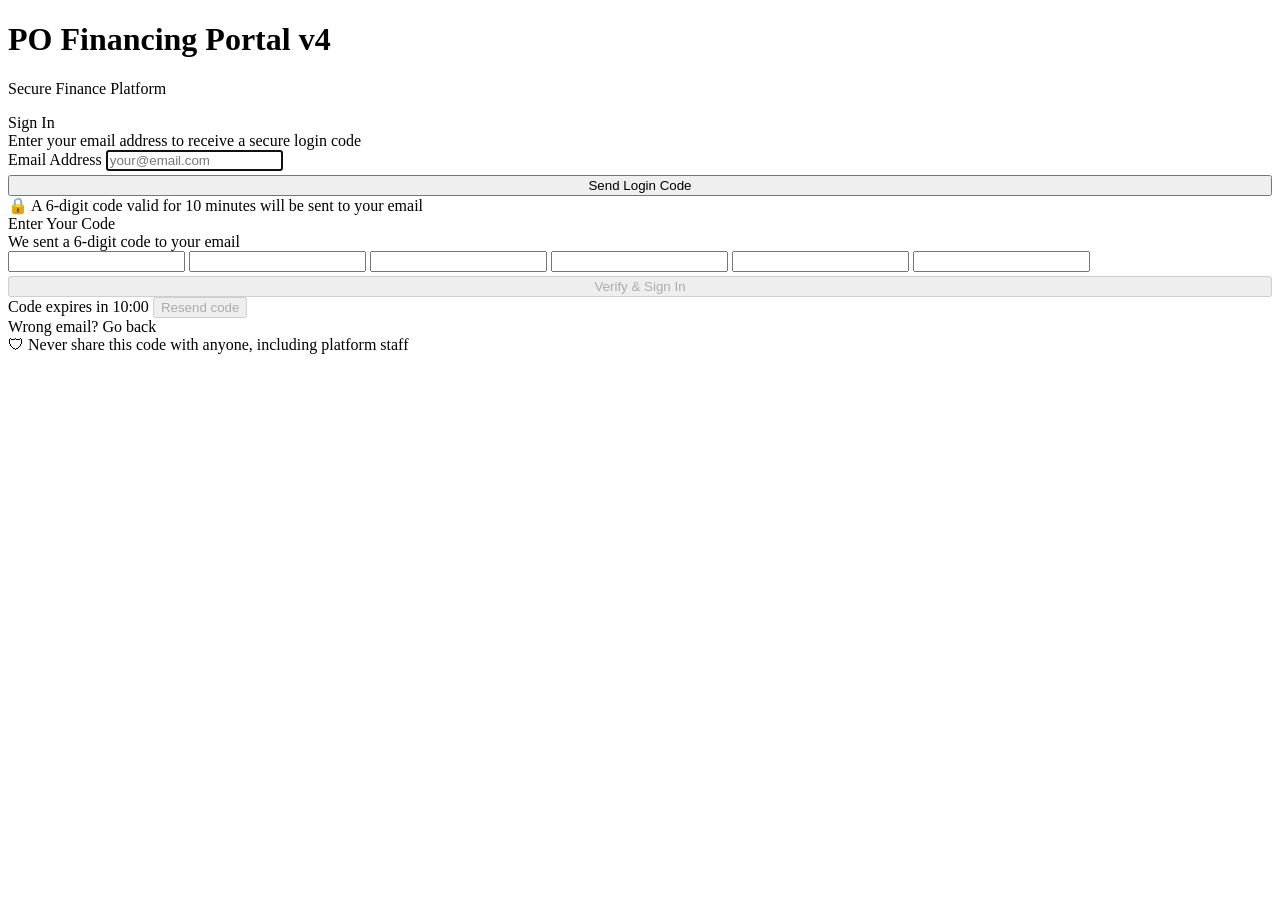
==== index.html @ f6f42998 "Add files via upload" ====
<!DOCTYPE html>
<!-- ============================================================
     index.html
     Version : 2.5
     Updated : 2026-04-17
     Changes :
       v2.2 -- Asset refs bumped to v=1.8; no POF_REQUIRE_AUTH on login page.
       v2.3 -- Fix I1: DOMContentLoaded now clears pof_ctx on every load.
       v2.4 -- Fix I2: SUPER_ADMIN redirected to /portals/admin.html.
       v2.5 -- Arctic Clarity: styles.css v1.9 + navbar.js v2.2.
               Login card uses new Cabinet Grotesk font, Arctic tokens.
               No HTML structure changes — all styling via styles.css.
     ============================================================ -->
<html>
<head>
  <meta charset="UTF-8">
  <meta name="viewport" content="width=device-width, initial-scale=1">
  <title>Login — PO Financing Portal v4</title>
  <link rel="stylesheet" href="/css/styles.css?v=1.9">
  <script src="/js/config.js?v=1.9"></script>
  <script src="/js/navbar.js?v=2.2"></script>
</head>
<body>
<script>
// Dynamic platform name injection from POF_CONFIG
document.addEventListener('DOMContentLoaded', function() {
  const name = window.POF_CONFIG && window.POF_CONFIG.PLATFORM_NAME;
  if (name) {
    document.querySelectorAll('.platform-name').forEach(el => el.textContent = name);
    document.querySelectorAll('.platform-currency').forEach(el => el.textContent = window.POF_CONFIG.CURRENCY || 'MYR');
    document.querySelectorAll('.platform-timezone').forEach(el => el.textContent = window.POF_CONFIG.TIMEZONE || '');
    document.title = document.title.replace('PO Financing Portal v4', name);
  }
});
</script>



<div class="login-wrap">
  <div class="login-card">
    <div class="login-logo">
      <h1><span class="platform-name">PO Financing Portal v4</span></h1>
      <p>Secure Finance Platform</p>
    </div>

    <!-- Step 1: Email -->
    <div id="step-email" class="step active">
      <div class="login-title">Sign In</div>
      <div class="login-sub">Enter your email address to receive a secure login code</div>
      <div id="err-email" class="err-msg"></div>
      <div class="form-group">
        <label class="form-label">Email Address</label>
        <input type="email" id="inp-email" class="form-control" placeholder="your@email.com"
               autocomplete="email" autofocus
               onkeydown="if(event.key==='Enter')doSendOtp()">
      </div>
      <button class="btn btn-primary" onclick="doSendOtp()" style="width:100%;margin-top:4px" id="btn-send">
        Send Login Code
      </button>
      <div class="security-note">
        🔒 A 6-digit code valid for 10 minutes will be sent to your email
      </div>
    </div>

    <!-- Step 2: OTP -->
    <div id="step-otp" class="step">
      <div class="login-title">Enter Your Code</div>
      <div class="login-sub" id="otp-sub">We sent a 6-digit code to your email</div>
      <div id="err-otp" class="err-msg"></div>

      <div class="otp-grid" id="otp-grid">
        <input type="text" class="otp-digit" maxlength="1" inputmode="numeric" pattern="[0-9]">
        <input type="text" class="otp-digit" maxlength="1" inputmode="numeric" pattern="[0-9]">
        <input type="text" class="otp-digit" maxlength="1" inputmode="numeric" pattern="[0-9]">
        <input type="text" class="otp-digit" maxlength="1" inputmode="numeric" pattern="[0-9]">
        <input type="text" class="otp-digit" maxlength="1" inputmode="numeric" pattern="[0-9]">
        <input type="text" class="otp-digit" maxlength="1" inputmode="numeric" pattern="[0-9]">
      </div>

      <button class="btn btn-success" onclick="doVerifyOtp()" style="width:100%;margin-top:4px" id="btn-verify" disabled>
        Verify & Sign In
      </button>

      <div class="resend-row">
        Code expires in <span class="timer" id="otp-timer">10:00</span>
        <button class="resend-btn" id="btn-resend" onclick="doResend()" disabled>Resend code</button>
      </div>

      <div class="back-link">
        Wrong email? <span onclick="goBack()">Go back</span>
      </div>

      <div class="security-note">
        🛡 Never share this code with anyone, including platform staff
      </div>
    </div>

  </div>
  <div style="text-align:center;margin-top:16px;font-size:11px;color:rgba(255,255,255,0.4)">
    <span class="platform-name">PO Financing Portal v4</span> · Secure Login · All activity is logged
  </div>
</div>

<div id="toast"></div>

<script>
let currentEmail = '';
let timerInterval = null;
let timerSeconds  = 600; // 10 min

// ── OTP Grid wiring ───────────────────────────────────────────
const digits = document.querySelectorAll('.otp-digit');
digits.forEach((d, i) => {
  d.addEventListener('input', () => {
    d.value = d.value.replace(/\D/g, '').slice(-1);
    d.classList.toggle('filled', d.value !== '');
    if (d.value && i < 5) digits[i + 1].focus();
    checkOtpComplete();
  });
  d.addEventListener('keydown', e => {
    if (e.key === 'Backspace' && !d.value && i > 0) digits[i - 1].focus();
    if (e.key === 'Enter') doVerifyOtp();
  });
  d.addEventListener('paste', e => {
    e.preventDefault();
    const paste = (e.clipboardData || window.clipboardData).getData('text').replace(/\D/g,'').slice(0,6);
    paste.split('').forEach((c, idx) => { if (digits[idx]) { digits[idx].value = c; digits[idx].classList.add('filled'); }});
    checkOtpComplete();
    if (paste.length === 6) digits[5].focus();
  });
});

function checkOtpComplete() {
  const code = getOtpValue();
  document.getElementById('btn-verify').disabled = code.length < 6;
}

function getOtpValue() {
  return Array.from(digits).map(d => d.value).join('');
}

function clearOtp() {
  digits.forEach(d => { d.value = ''; d.classList.remove('filled'); });
  digits[0].focus();
  document.getElementById('btn-verify').disabled = true;
}

// ── Step 1: Send OTP ──────────────────────────────────────────
async function doSendOtp() {
  const email = document.getElementById('inp-email').value.trim();
  const errEl = document.getElementById('err-email');
  errEl.classList.remove('show');

  if (!email || !email.includes('@')) {
    showErr('err-email', 'Please enter a valid email address');
    return;
  }

  const btn = document.getElementById('btn-send');
  btn.disabled = true;
  btn.innerHTML = '<span class="spinner"></span> Sending…';

  try {
    const res = await API.call('SEND_OTP', { email });
    if (!res.success && res.error) {
      showErr('err-email', res.error);
      btn.disabled = false;
      btn.textContent = 'Send Login Code';
      return;
    }
    currentEmail = email;
    document.getElementById('otp-sub').textContent =
      `We sent a 6-digit code to ${email.replace(/(.{2}).+(@.+)/, '$1…$2')}`;
    showStep('step-otp');
    startTimer();
    digits[0].focus();
  } catch(e) {
    showErr('err-email', 'Error: ' + e.message);
    btn.disabled = false;
    btn.textContent = 'Send Login Code';
  }
}

// ── Step 2: Verify OTP ────────────────────────────────────────
async function doVerifyOtp() {
  const otp   = getOtpValue();
  const errEl = document.getElementById('err-otp');
  errEl.classList.remove('show');

  if (otp.length < 6) return;

  const btn = document.getElementById('btn-verify');
  btn.disabled = true;
  btn.innerHTML = '<span class="spinner"></span> Verifying…';

  try {
    const res = await API.call('VERIFY_OTP', { email: currentEmail, otp });

    if (!res.success) {
      showErr('err-otp', res.error || 'Invalid code. Please try again.');
      clearOtp();
      btn.disabled = false;
      btn.textContent = 'Verify & Sign In';
      return;
    }

    // Store session
    sessionStorage.setItem('pof_token',   res.token);
    sessionStorage.setItem('pof_user',    JSON.stringify({
      userId:      res.userId,
      email:       res.email,
      fullName:    res.fullName,
      realm:       res.realm,
      primaryRole: res.primaryRole,
      clientId:    res.clientId,
      investorId:  res.investorId,
    }));

    btn.innerHTML = '&#x2713; Signed in! Redirecting&hellip;';
    clearInterval(timerInterval);

    // Fix I2: SUPER_ADMIN goes to admin.html, all other PLATFORM roles to ops.html
    setTimeout(() => { window.location.href = _resolveRedirect(res.redirectTo, res.primaryRole); }, 600);

  } catch(e) {
    showErr('err-otp', 'Error: ' + e.message);
    clearOtp();
    btn.disabled = false;
    btn.textContent = 'Verify & Sign In';
  }
}

// ── Resend ────────────────────────────────────────────────────
async function doResend() {
  clearInterval(timerInterval);
  clearOtp();
  document.getElementById('err-otp').classList.remove('show');
  document.getElementById('btn-resend').disabled = true;

  try {
    const res = await API.call('SEND_OTP', { email: currentEmail });
    if (!res.success && res.error) {
      showErr('err-otp', res.error);
    } else {
      Toast.success('New code sent!');
      timerSeconds = 600;
      startTimer();
    }
  } catch(e) {
    showErr('err-otp', 'Error: ' + e.message);
  }
}

function goBack() {
  clearInterval(timerInterval);
  clearOtp();
  document.getElementById('err-email').classList.remove('show');
  document.getElementById('err-otp').classList.remove('show');
  const btn = document.getElementById('btn-send');
  btn.disabled = false;
  btn.textContent = 'Send Login Code';
  showStep('step-email');
}

// ── Timer ─────────────────────────────────────────────────────
function startTimer() {
  timerSeconds = 600;
  document.getElementById('btn-resend').disabled = true;
  clearInterval(timerInterval);
  timerInterval = setInterval(() => {
    timerSeconds--;
    const m = Math.floor(timerSeconds / 60);
    const s = timerSeconds % 60;
    document.getElementById('otp-timer').textContent =
      `${String(m).padStart(2,'0')}:${String(s).padStart(2,'0')}`;
    if (timerSeconds <= 0) {
      clearInterval(timerInterval);
      document.getElementById('otp-timer').textContent = 'Expired';
      document.getElementById('otp-timer').style.color = 'var(--red)';
      document.getElementById('btn-resend').disabled = false;
      document.getElementById('btn-verify').disabled = true;
      showErr('err-otp', 'Code has expired. Please request a new one.');
    }
    // Enable resend after 60s
    if (timerSeconds === 540) document.getElementById('btn-resend').disabled = false;
  }, 1000);
}

// ── Helpers ───────────────────────────────────────────────────
function showStep(id) {
  document.querySelectorAll('.step').forEach(s => s.classList.remove('active'));
  document.getElementById(id).classList.add('active');
}

function showErr(id, msg) {
  const el = document.getElementById(id);
  el.textContent = msg;
  el.classList.add('show');
}

// ── Role-aware redirect resolver ──────────────────────────────
// Fix I2: _getRedirectUrl() in Auth.gs only knows realm, not role.
// SUPER_ADMIN must land on admin.html, not ops.html.
function _resolveRedirect(defaultUrl, primaryRole) {
  const routes = window.POF_CONFIG && window.POF_CONFIG.ROUTES;
  if (primaryRole === 'SUPER_ADMIN' && routes && routes.admin) {
    return routes.admin;
  }
  return defaultUrl || (routes && routes.ops) || '/portals/ops.html';
}

// ── Check if already logged in ────────────────────────────────
async function checkExistingSession() {
  const token = sessionStorage.getItem('pof_token');
  if (!token) return;
  try {
    const ctx = await API.call('GET_SESSION_CONTEXT', {});
    if (ctx.valid) {
      // Fix I2: apply role-aware redirect for existing sessions too
      window.location.href = _resolveRedirect(ctx.redirectTo, ctx.primaryRole);
    } else {
      sessionStorage.removeItem('pof_token');
      sessionStorage.removeItem('pof_user');
      sessionStorage.removeItem('pof_ctx');
    }
  } catch(e) {
    sessionStorage.removeItem('pof_token');
    sessionStorage.removeItem('pof_ctx');
  }
}

document.addEventListener('DOMContentLoaded', () => {
  // CLAUDE.md: index.html MUST clear pof_ctx on load.
  // Prevents a stale ctx from a previous broken session being reused
  // by Session.load() on the next portal page without re-validating.
  sessionStorage.removeItem('pof_ctx');
  API.token = sessionStorage.getItem('pof_token');
  checkExistingSession();
  document.getElementById('inp-email').focus();
});
</script>
</body>
</html>
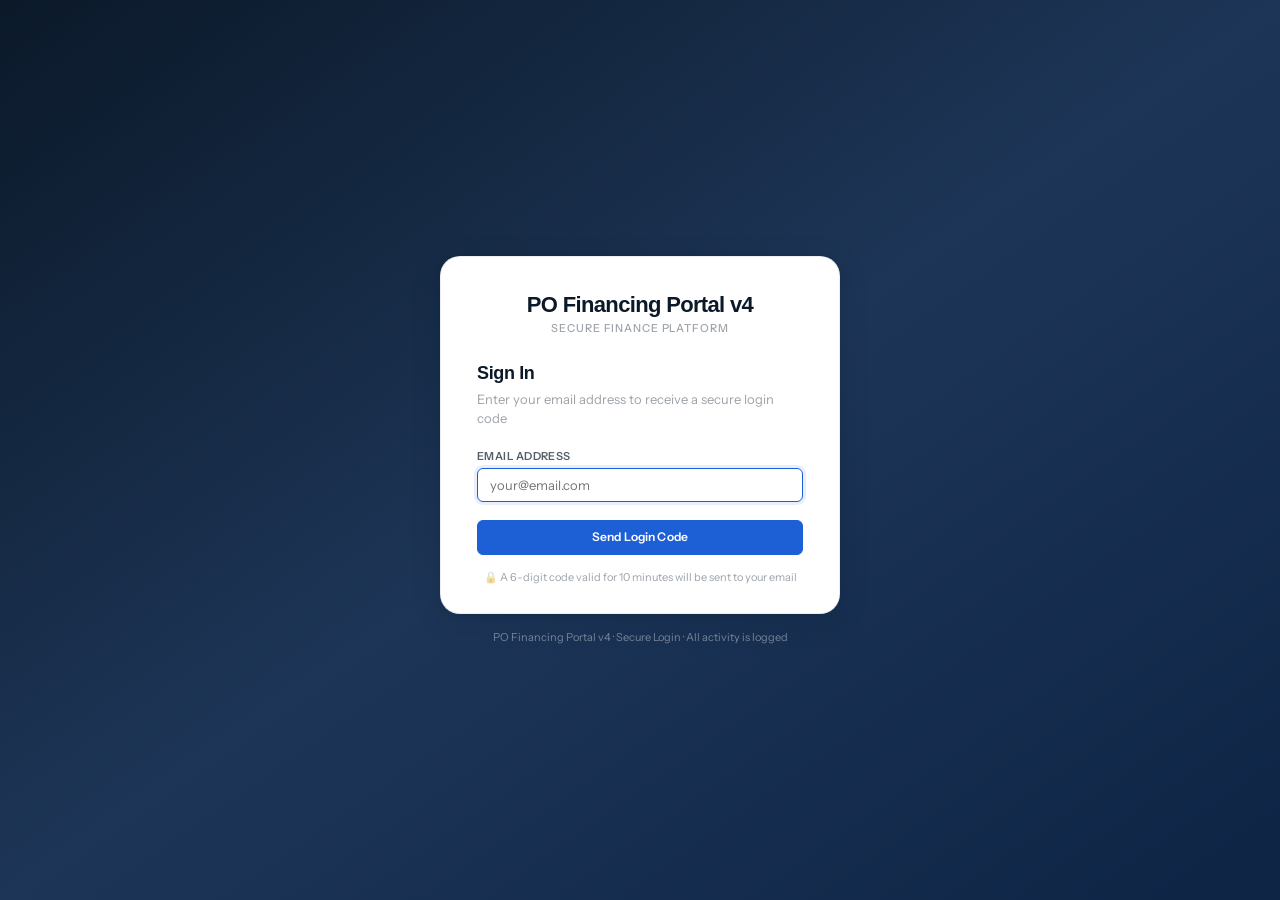
==== commit 661413e4: "Add files via upload" ====
--- a/index.html
+++ b/index.html
@@ -1,7 +1,7 @@
 <!DOCTYPE html>
 <!-- ============================================================
      index.html
-     Version : 2.5
+     Version : 2.6
      Updated : 2026-04-17
      Changes :
        v2.2 -- Asset refs bumped to v=1.8; no POF_REQUIRE_AUTH on login page.
@@ -16,8 +16,8 @@
   <meta charset="UTF-8">
   <meta name="viewport" content="width=device-width, initial-scale=1">
   <title>Login — PO Financing Portal v4</title>
-  <link rel="stylesheet" href="/css/styles.css?v=1.9">
-  <script src="/js/config.js?v=1.9"></script>
+  <link rel="stylesheet" href="/css/styles.css?v=2.0">
+  <script src="/js/config.js?v=2.0"></script>
   <script src="/js/navbar.js?v=2.2"></script>
 </head>
 <body>
--- a/css/styles.css
+++ b/css/styles.css
@@ -0,0 +1,857 @@
+/* ============================================================
+   styles.css
+   Version : 1.9
+   Updated : 2026-04-17
+   Changes :
+     v1.9 -- Arctic Clarity redesign.
+             New CSS token set (--ink, --blue, --base, etc).
+             Cabinet Grotesk + Instrument Sans + DM Mono fonts.
+             Sidebar, topbar, card, button, badge, table, modal,
+             kpi, form, toast, login — all reskinned.
+             Old tokens (--navy, --teal, --mgray, --lgray,
+             --border) retained as aliases so inline var()
+             references in page-specific styles continue to work
+             without hunting every template literal.
+   ============================================================ */
+
+/* ── GOOGLE FONTS ─────────────────────────────────────────── */
+@import url('https://fonts.googleapis.com/css2?family=Cabinet+Grotesk:wght@400;500;600;700;800;900&family=Instrument+Sans:ital,wght@0,400;0,500;0,600;1,400&family=DM+Mono:wght@400;500&display=swap');
+
+/* ── DESIGN TOKENS ────────────────────────────────────────── */
+:root {
+  /* Core palette */
+  --ink:        #0B1929;
+  --ink-70:     rgba(11,25,41,0.70);
+  --ink-50:     rgba(11,25,41,0.50);
+  --ink-40:     rgba(11,25,41,0.40);
+  --ink-20:     rgba(11,25,41,0.20);
+  --ink-08:     rgba(11,25,41,0.08);
+  --ink-04:     rgba(11,25,41,0.04);
+
+  --blue:       #1D5FD4;
+  --blue-dk:    #1850C0;
+  --blue-lt:    #EBF1FB;
+  --blue-md:    #C5D8F7;
+
+  --base:       #F2F4F8;
+  --white:      #FFFFFF;
+
+  --success:    #0F7B4A;
+  --success-lt: #E6F4EE;
+  --warn:       #B45309;
+  --warn-lt:    #FEF3C7;
+  --danger:     #C41F3B;
+  --danger-lt:  #FEE7EA;
+  --purple:     #6D28D9;
+  --purple-lt:  #EDE9FE;
+  --teal-val:   #0F766E;
+  --teal-lt:    #CCFBF1;
+  --amber-val:  #D97706;
+  --amber-lt:   #FEF3C7;
+
+  /* Semantic aliases — keeps inline var() in page templates working */
+  --navy:       var(--ink);
+  --navy2:      var(--ink-50);
+  --mgray:      var(--ink-40);
+  --lgray:      var(--base);
+  --border:     var(--ink-08);
+  --text:       var(--ink-70);
+  --red:        var(--danger);
+  --green:      var(--success);
+  --teal:       var(--teal-val);
+  --amber:      var(--amber-val);
+
+  /* Shape */
+  --r-xs:  4px;
+  --r-sm:  6px;
+  --r-md:  10px;
+  --r-lg:  14px;
+  --r-xl:  20px;
+
+  /* Shadow */
+  --shadow-xs: 0 1px 2px rgba(11,25,41,0.06);
+  --shadow-sm: 0 2px 8px rgba(11,25,41,0.07), 0 1px 2px rgba(11,25,41,0.04);
+  --shadow-md: 0 4px 16px rgba(11,25,41,0.09), 0 1px 4px rgba(11,25,41,0.05);
+  --shadow-lg: 0 8px 32px rgba(11,25,41,0.12), 0 2px 8px rgba(11,25,41,0.06);
+
+  /* Sidebar */
+  --sidebar-w: 224px;
+
+  /* Typography */
+  --ff-display: 'Cabinet Grotesk', sans-serif;
+  --ff-body:    'Instrument Sans', sans-serif;
+  --ff-mono:    'DM Mono', monospace;
+}
+
+/* ── RESET ───────────────────────────────────────────────── */
+*, *::before, *::after { box-sizing: border-box; margin: 0; padding: 0; }
+html { height: 100%; font-size: 14px; }
+body {
+  height: 100%;
+  background: var(--base);
+  color: var(--ink);
+  font-family: var(--ff-body);
+  -webkit-font-smoothing: antialiased;
+  -moz-osx-font-smoothing: grayscale;
+}
+a { color: var(--blue); text-decoration: none; }
+a:hover { text-decoration: underline; }
+::-webkit-scrollbar { width: 4px; height: 4px; }
+::-webkit-scrollbar-track { background: transparent; }
+::-webkit-scrollbar-thumb { background: var(--ink-20); border-radius: 2px; }
+::-webkit-scrollbar-thumb:hover { background: var(--ink-40); }
+
+/* ── APP SHELL ───────────────────────────────────────────── */
+.app-layout {
+  display: grid;
+  grid-template-columns: var(--sidebar-w) 1fr;
+  min-height: 100vh;
+}
+
+/* ── SIDEBAR ─────────────────────────────────────────────── */
+.sidebar {
+  position: fixed;
+  top: 0; left: 0; bottom: 0;
+  width: var(--sidebar-w);
+  background: var(--white);
+  border-right: 1.5px solid var(--ink-08);
+  box-shadow: var(--shadow-xs);
+  display: flex;
+  flex-direction: column;
+  z-index: 50;
+  overflow-y: auto;
+}
+
+.sidebar-logo {
+  padding: 20px 18px 16px;
+  border-bottom: 1.5px solid var(--ink-08);
+}
+.sidebar-logo h1 {
+  font-family: var(--ff-display);
+  font-size: 18px;
+  font-weight: 900;
+  color: var(--ink);
+  letter-spacing: -0.03em;
+  line-height: 1.1;
+}
+.sidebar-logo h1 span { color: var(--blue); }
+.sidebar-logo p,
+.sidebar-logo small {
+  font-size: 10px;
+  font-weight: 500;
+  letter-spacing: 0.1em;
+  text-transform: uppercase;
+  color: var(--ink-40);
+  margin-top: 3px;
+  display: block;
+}
+
+.sidebar-section {
+  padding: 16px 10px 0;
+}
+.sidebar-section-label {
+  font-size: 9px;
+  font-weight: 700;
+  letter-spacing: 0.14em;
+  text-transform: uppercase;
+  color: var(--ink-40);
+  padding: 0 10px;
+  margin-bottom: 6px;
+}
+
+.nav-link {
+  display: flex;
+  align-items: center;
+  gap: 9px;
+  padding: 9px 10px;
+  border-radius: var(--r-sm);
+  font-size: 13px;
+  font-weight: 500;
+  color: var(--ink-70);
+  cursor: pointer;
+  transition: all 0.15s;
+  margin-bottom: 2px;
+  border: none;
+  background: transparent;
+  width: 100%;
+  text-align: left;
+  font-family: var(--ff-body);
+  text-decoration: none;
+}
+.nav-link:hover {
+  background: var(--ink-04);
+  color: var(--ink);
+  text-decoration: none;
+}
+.nav-link.active {
+  background: var(--blue-lt);
+  color: var(--blue);
+  font-weight: 600;
+}
+.nav-link svg { opacity: 0.55; flex-shrink: 0; transition: opacity 0.15s; }
+.nav-link.active svg, .nav-link:hover svg { opacity: 1; }
+.nav-label { flex: 1; }
+
+/* User badge in sidebar */
+#user-badge { padding: 12px 8px; border-top: 1.5px solid var(--ink-08); margin-top: auto; }
+#user-badge > div {
+  padding: 8px;
+  border-radius: var(--r-sm);
+  transition: background 0.15s;
+  cursor: default;
+}
+#user-badge > div:hover { background: var(--ink-04); }
+#user-badge [style*="border-radius:50%"] {
+  border-radius: var(--r-sm) !important;
+  background: linear-gradient(135deg, #1D5FD4, #0D3E9A) !important;
+  width: 32px !important;
+  height: 32px !important;
+}
+#user-badge [style*="rgba(255,255,255,0.5)"] { color: var(--ink-40) !important; }
+#user-badge [style*="color:var(--white)"] { color: var(--ink) !important; }
+#user-badge button {
+  background: var(--ink-04) !important;
+  color: var(--ink-40) !important;
+  border-radius: var(--r-xs) !important;
+  border: 1.5px solid var(--ink-08) !important;
+  font-family: var(--ff-body) !important;
+}
+#user-badge button:hover { background: var(--ink-08) !important; color: var(--ink) !important; }
+
+/* ── MAIN CONTENT ────────────────────────────────────────── */
+.main-content {
+  margin-left: var(--sidebar-w);
+  min-height: 100vh;
+  display: flex;
+  flex-direction: column;
+}
+
+/* ── TOPBAR ──────────────────────────────────────────────── */
+.topbar {
+  background: var(--white);
+  border-bottom: 1.5px solid var(--ink-08);
+  box-shadow: var(--shadow-xs);
+  padding: 16px 28px;
+  display: flex;
+  align-items: center;
+  justify-content: space-between;
+  gap: 16px;
+  position: sticky;
+  top: 0;
+  z-index: 40;
+}
+.topbar h1 {
+  font-family: var(--ff-display);
+  font-size: 17px;
+  font-weight: 800;
+  color: var(--ink);
+  letter-spacing: -0.025em;
+}
+.topbar p, .topbar small {
+  font-size: 12px;
+  color: var(--ink-40);
+  margin-top: 1px;
+}
+
+/* ── PAGE CONTENT AREA ───────────────────────────────────── */
+.content, .tab-content { padding: 24px 28px; flex: 1; }
+/* Some pages use container instead */
+.container { padding: 24px 28px; max-width: 1200px; }
+.page-header {
+  display: flex;
+  align-items: center;
+  gap: 12px;
+  margin-bottom: 20px;
+  flex-wrap: wrap;
+}
+.page-header h1 {
+  font-family: var(--ff-display);
+  font-size: 20px;
+  font-weight: 800;
+  color: var(--ink);
+  letter-spacing: -0.025em;
+}
+
+/* ── CARDS ───────────────────────────────────────────────── */
+.card {
+  background: var(--white);
+  border-radius: var(--r-lg);
+  border: 1.5px solid var(--ink-08);
+  box-shadow: var(--shadow-sm);
+  overflow: hidden;
+}
+.card-header {
+  display: flex;
+  align-items: center;
+  justify-content: space-between;
+  padding: 16px 20px;
+  border-bottom: 1.5px solid var(--ink-08);
+  background: var(--white);
+}
+.card-title {
+  font-family: var(--ff-display);
+  font-size: 14px;
+  font-weight: 700;
+  color: var(--ink);
+  letter-spacing: -0.02em;
+}
+.card-body { padding: 16px 20px; }
+
+/* Hover effect on interactive cards */
+.card.hoverable {
+  transition: border-color 0.2s, box-shadow 0.2s, transform 0.2s;
+  cursor: pointer;
+}
+.card.hoverable:hover {
+  border-color: var(--blue-md);
+  box-shadow: var(--shadow-md);
+  transform: translateY(-2px);
+}
+
+/* ── GRIDS ───────────────────────────────────────────────── */
+.grid-2 { display: grid; grid-template-columns: 1fr 1fr; gap: 16px; }
+.grid-3 { display: grid; grid-template-columns: repeat(3, 1fr); gap: 16px; }
+.grid-4 { display: grid; grid-template-columns: repeat(4, 1fr); gap: 16px; }
+.two-col { display: grid; grid-template-columns: 1fr 1fr; gap: 20px; }
+@media (max-width: 900px) {
+  .grid-4 { grid-template-columns: repeat(2, 1fr); }
+  .grid-3 { grid-template-columns: repeat(2, 1fr); }
+  .two-col, .grid-2 { grid-template-columns: 1fr; }
+}
+
+/* ── KPI CARDS ───────────────────────────────────────────── */
+.kpi {
+  background: var(--white);
+  border-radius: var(--r-lg);
+  border: 1.5px solid var(--ink-08);
+  box-shadow: var(--shadow-sm);
+  padding: 18px 20px;
+  transition: border-color 0.2s, box-shadow 0.2s, transform 0.2s;
+}
+.kpi:hover {
+  border-color: var(--blue-md);
+  box-shadow: var(--shadow-md);
+  transform: translateY(-2px);
+}
+.kpi-label {
+  font-size: 11px;
+  font-weight: 500;
+  color: var(--ink-40);
+  text-transform: uppercase;
+  letter-spacing: 0.06em;
+  margin-bottom: 8px;
+}
+.kpi-value {
+  font-family: var(--ff-display);
+  font-size: 26px;
+  font-weight: 800;
+  color: var(--ink);
+  letter-spacing: -0.03em;
+  line-height: 1;
+}
+.kpi-sub {
+  font-size: 11px;
+  color: var(--ink-40);
+  margin-top: 6px;
+}
+
+/* Coloured kpi-mini variants used by simulator */
+.kpi-grid { display: grid; grid-template-columns: 1fr 1fr; gap: 10px; margin: 14px 0; }
+.kpi-mini {
+  border-radius: var(--r-md);
+  padding: 12px 14px;
+  border: 1.5px solid var(--ink-08);
+}
+.kpi-mini .kpi-label { margin-bottom: 4px; font-size: 10px; }
+.kpi-mini .kpi-val   { font-family: var(--ff-display); font-size: 16px; font-weight: 800; color: var(--ink); }
+.kpi-mini.blue   { background: var(--blue-lt); border-color: var(--blue-md); }
+.kpi-mini.purple { background: var(--purple-lt); border-color: rgba(109,40,217,0.2); }
+.kpi-mini.orange { background: var(--amber-lt); border-color: rgba(217,119,6,0.2); }
+.kpi-mini.green  { background: var(--success-lt); border-color: rgba(15,123,74,0.2); }
+.kpi-ear { font-size: 12px; color: var(--ink-40); margin-bottom: 14px; }
+
+/* ── BUTTONS ─────────────────────────────────────────────── */
+.btn {
+  display: inline-flex;
+  align-items: center;
+  justify-content: center;
+  gap: 6px;
+  padding: 8px 16px;
+  border-radius: var(--r-sm);
+  font-size: 12px;
+  font-weight: 600;
+  font-family: var(--ff-body);
+  cursor: pointer;
+  transition: all 0.2s;
+  border: 1.5px solid transparent;
+  letter-spacing: 0.01em;
+  text-decoration: none;
+  white-space: nowrap;
+  line-height: 1.4;
+}
+.btn:disabled { opacity: 0.5; cursor: not-allowed; transform: none !important; box-shadow: none !important; }
+.btn-primary { background: var(--blue); color: #fff; border-color: var(--blue); }
+.btn-primary:hover:not(:disabled) { background: var(--blue-dk); box-shadow: 0 4px 12px rgba(29,95,212,0.35); transform: translateY(-1px); }
+.btn-success { background: var(--success-lt); color: var(--success); border-color: rgba(15,123,74,0.2); }
+.btn-success:hover:not(:disabled) { background: rgba(15,123,74,0.15); }
+.btn-danger  { background: var(--danger-lt); color: var(--danger); border-color: rgba(196,31,59,0.2); }
+.btn-danger:hover:not(:disabled)  { background: rgba(196,31,59,0.15); }
+.btn-ghost   { background: transparent; color: var(--ink-70); border-color: var(--ink-08); }
+.btn-ghost:hover:not(:disabled)   { background: var(--base); color: var(--ink); border-color: var(--ink-20); }
+.btn-amber   { background: var(--amber-lt); color: var(--amber-val); border-color: rgba(217,119,6,0.2); }
+.btn-amber:hover:not(:disabled)   { background: rgba(217,119,6,0.15); }
+.btn-sm { padding: 6px 12px; font-size: 11px; }
+.btn-lg { padding: 11px 22px; font-size: 14px; border-radius: var(--r-md); }
+.full-width { width: 100%; }
+
+/* ── BADGES ──────────────────────────────────────────────── */
+.badge {
+  display: inline-flex;
+  align-items: center;
+  gap: 4px;
+  padding: 3px 9px;
+  border-radius: var(--r-xs);
+  font-size: 10px;
+  font-weight: 700;
+  letter-spacing: 0.06em;
+  text-transform: uppercase;
+  font-family: var(--ff-body);
+  white-space: nowrap;
+}
+.badge::before {
+  content: '';
+  width: 5px; height: 5px;
+  border-radius: 50%;
+  background: currentColor;
+  flex-shrink: 0;
+}
+/* Status badges */
+.badge-green, .badge-teal, .badge-active  { background: var(--success-lt); color: var(--success); }
+.badge-red, .badge-danger                 { background: var(--danger-lt);  color: var(--danger); }
+.badge-amber, .badge-warn                 { background: var(--amber-lt);   color: var(--amber-val); }
+.badge-blue, .badge-info                  { background: var(--blue-lt);    color: var(--blue); }
+.badge-purple                             { background: var(--purple-lt);  color: var(--purple); }
+.badge-gray, .badge-grey                  { background: var(--ink-04);     color: var(--ink-40); }
+/* Type/method badges (no dot) */
+.badge-type, .badge-method {
+  background: var(--base);
+  color: var(--ink-50);
+  border: 1px solid var(--ink-08);
+}
+.badge-type::before, .badge-method::before { display: none; }
+
+/* ── TABLES ──────────────────────────────────────────────── */
+.tbl-wrap, table { width: 100%; }
+.tbl-wrap { overflow-x: auto; }
+table { border-collapse: collapse; font-size: 13px; }
+thead th {
+  padding: 10px 16px;
+  font-size: 10px;
+  font-weight: 700;
+  letter-spacing: 0.1em;
+  text-transform: uppercase;
+  color: var(--ink-40);
+  text-align: left;
+  border-bottom: 1.5px solid var(--ink-08);
+  background: var(--base);
+  white-space: nowrap;
+}
+tbody td {
+  padding: 12px 16px;
+  color: var(--ink-70);
+  border-bottom: 1px solid var(--ink-04);
+  vertical-align: middle;
+}
+tbody tr { transition: background 0.1s; cursor: pointer; }
+tbody tr:hover td { background: var(--blue-lt); color: var(--ink); }
+tbody tr:last-child td { border-bottom: none; }
+.text-bold, .bold { font-weight: 600; color: var(--ink); }
+.mono { font-family: var(--ff-mono); font-size: 12px; }
+.amount { font-family: var(--ff-mono); font-size: 12px; font-weight: 500; }
+.text-right { text-align: right; }
+.text-muted { color: var(--ink-40); }
+
+/* Subtotal / total rows */
+.total-row td, .repayable-row td {
+  background: var(--base);
+  border-top: 1.5px solid var(--ink-08);
+  font-weight: 700;
+  color: var(--ink);
+}
+.total-row { border-top: 1.5px solid var(--ink-08); }
+.repayable-row td { color: var(--blue); }
+.sub-row td { font-size: 11px; color: var(--ink-40); background: var(--ink-04); }
+.loading-row td { text-align: center; color: var(--ink-40); padding: 24px; font-size: 13px; }
+
+/* Pagination bar */
+.pagination-bar {
+  display: flex;
+  align-items: center;
+  justify-content: space-between;
+  padding: 12px 16px;
+  border-top: 1.5px solid var(--ink-08);
+  font-size: 12px;
+  color: var(--ink-40);
+  gap: 8px;
+}
+.page-info { font-family: var(--ff-mono); font-size: 11px; }
+
+/* ── FORMS ───────────────────────────────────────────────── */
+.form-group, .form-row { margin-bottom: 14px; }
+.form-row { display: flex; flex-direction: column; gap: 4px; }
+.form-label, label {
+  font-size: 11px;
+  font-weight: 600;
+  color: var(--ink-70);
+  letter-spacing: 0.04em;
+  text-transform: uppercase;
+  display: block;
+  margin-bottom: 5px;
+}
+.form-control, .input, input[type="text"], input[type="email"],
+input[type="number"], input[type="date"], input[type="password"],
+textarea, select {
+  width: 100%;
+  padding: 8px 12px;
+  border: 1.5px solid var(--ink-08);
+  border-radius: var(--r-sm);
+  font-size: 13px;
+  font-family: var(--ff-body);
+  color: var(--ink);
+  background: var(--white);
+  outline: none;
+  transition: border-color 0.2s, box-shadow 0.2s;
+  appearance: none;
+}
+.form-control:focus, .input:focus, input:focus, textarea:focus, select:focus {
+  border-color: var(--blue);
+  box-shadow: 0 0 0 3px rgba(29,95,212,0.1);
+}
+.form-control:hover:not(:focus), .input:hover:not(:focus) { border-color: var(--ink-20); }
+.hint, small.hint { font-size: 11px; color: var(--ink-40); margin-top: 3px; display: block; }
+.form-body { padding: 16px 20px; display: flex; flex-direction: column; gap: 2px; }
+select { background-image: url("data:image/svg+xml,%3Csvg width='10' height='6' viewBox='0 0 10 6' fill='none' xmlns='http://www.w3.org/2000/svg'%3E%3Cpath d='M1 1L5 5L9 1' stroke='%230B1929' stroke-opacity='0.4' stroke-width='1.5' stroke-linecap='round' stroke-linejoin='round'/%3E%3C/svg%3E"); background-repeat: no-repeat; background-position: right 10px center; padding-right: 28px; cursor: pointer; }
+
+/* ── MODALS ──────────────────────────────────────────────── */
+.modal-overlay {
+  display: none;
+  position: fixed;
+  inset: 0;
+  background: rgba(11,25,41,0.45);
+  backdrop-filter: blur(4px);
+  z-index: 200;
+  align-items: center;
+  justify-content: center;
+  padding: 20px;
+}
+.modal {
+  background: var(--white);
+  border-radius: var(--r-xl);
+  box-shadow: var(--shadow-lg);
+  max-width: 560px;
+  width: 100%;
+  max-height: 88vh;
+  overflow-y: auto;
+  border: 1.5px solid var(--ink-08);
+}
+.modal-lg { max-width: 780px; }
+.modal-header {
+  display: flex;
+  align-items: center;
+  justify-content: space-between;
+  padding: 18px 24px;
+  border-bottom: 1.5px solid var(--ink-08);
+}
+.modal-header h2 {
+  font-family: var(--ff-display);
+  font-size: 16px;
+  font-weight: 800;
+  color: var(--ink);
+  letter-spacing: -0.02em;
+}
+.modal-close {
+  width: 28px; height: 28px;
+  border-radius: var(--r-xs);
+  border: none;
+  background: var(--ink-04);
+  color: var(--ink-40);
+  cursor: pointer;
+  font-size: 16px;
+  display: flex; align-items: center; justify-content: center;
+  transition: all 0.15s;
+  font-family: var(--ff-body);
+}
+.modal-close:hover { background: var(--ink-08); color: var(--ink); }
+.modal-body { padding: 20px 24px; }
+.modal-footer {
+  display: flex;
+  align-items: center;
+  justify-content: flex-end;
+  gap: 8px;
+  padding: 16px 24px;
+  border-top: 1.5px solid var(--ink-08);
+  background: var(--base);
+  border-radius: 0 0 var(--r-xl) var(--r-xl);
+}
+
+/* ── TOAST ───────────────────────────────────────────────── */
+#toast {
+  position: fixed;
+  bottom: 20px;
+  right: 20px;
+  z-index: 9999;
+  display: flex;
+  flex-direction: column;
+  gap: 8px;
+}
+.toast-item {
+  padding: 11px 16px;
+  border-radius: var(--r-md);
+  font-size: 13px;
+  font-weight: 500;
+  font-family: var(--ff-body);
+  box-shadow: var(--shadow-lg);
+  animation: toastIn 0.2s ease;
+  max-width: 340px;
+  border: 1.5px solid transparent;
+}
+@keyframes toastIn { from { opacity:0; transform:translateY(8px); } to { opacity:1; transform:translateY(0); } }
+.toast-item.success { background: var(--success-lt); color: var(--success); border-color: rgba(15,123,74,0.2); }
+.toast-item.error   { background: var(--danger-lt);  color: var(--danger);  border-color: rgba(196,31,59,0.2); }
+.toast-item.info    { background: var(--blue-lt);    color: var(--blue);    border-color: var(--blue-md); }
+.toast-item.warning { background: var(--amber-lt);   color: var(--amber-val); border-color: rgba(217,119,6,0.2); }
+
+/* ── ERROR / INFO STRIPS ─────────────────────────────────── */
+.error-card {
+  background: var(--danger-lt);
+  border: 1.5px solid rgba(196,31,59,0.2);
+  border-radius: var(--r-md);
+  padding: 12px 16px;
+  color: var(--danger);
+  font-size: 13px;
+  margin-bottom: 14px;
+}
+.info-strip {
+  background: var(--blue-lt);
+  border: 1.5px solid var(--blue-md);
+  border-radius: var(--r-md);
+  padding: 11px 16px;
+  color: var(--blue);
+  font-size: 12px;
+  font-weight: 500;
+  display: flex;
+  align-items: center;
+  gap: 8px;
+}
+
+/* ── PROGRESS BARS ───────────────────────────────────────── */
+.progress-bar, .progress {
+  height: 6px;
+  background: var(--ink-08);
+  border-radius: 3px;
+  overflow: hidden;
+}
+.progress-fill, .progress-bar > div {
+  height: 100%;
+  border-radius: 3px;
+  transition: width 0.4s ease;
+}
+.progress-fill.blue, .pf-blue   { background: var(--blue); }
+.progress-fill.green, .pf-green { background: var(--success); }
+.progress-fill.orange            { background: var(--amber-val); }
+.progress-fill.red, .pf-red     { background: var(--danger); }
+/* Legacy colour classes from old styles */
+.progress-fill.red   { background: var(--danger); }
+
+/* ── UTILITY ─────────────────────────────────────────────── */
+.mt { margin-top: 14px; }
+.mt-4  { margin-top: 4px; }
+.mt-8  { margin-top: 8px; }
+.mt-12 { margin-top: 12px; }
+.mt-16 { margin-top: 16px; }
+.mb-4  { margin-bottom: 4px; }
+.mb-8  { margin-bottom: 8px; }
+.mb-12 { margin-bottom: 12px; }
+.mb-16 { margin-bottom: 16px; }
+.mb-20 { margin-bottom: 20px; }
+.flex-between { display: flex; align-items: center; justify-content: space-between; }
+.flex-gap     { display: flex; align-items: center; gap: 8px; }
+.hidden { display: none !important; }
+.text-center { text-align: center; }
+.text-green { color: var(--success); }
+.text-red   { color: var(--danger); }
+.text-blue  { color: var(--blue); }
+.text-muted { color: var(--ink-40); }
+.text-bold  { font-weight: 700; color: var(--ink); }
+code {
+  font-family: var(--ff-mono);
+  font-size: 11px;
+  background: var(--base);
+  padding: 2px 6px;
+  border-radius: var(--r-xs);
+  border: 1px solid var(--ink-08);
+  color: var(--blue);
+}
+
+/* ── LOGIN PAGE ──────────────────────────────────────────── */
+.login-wrap {
+  min-height: 100vh;
+  display: flex;
+  flex-direction: column;
+  align-items: center;
+  justify-content: center;
+  padding: 32px 16px;
+  background: linear-gradient(145deg, #0B1929 0%, #1D3557 50%, #0D2445 100%);
+}
+.login-card {
+  background: var(--white);
+  border-radius: var(--r-xl);
+  box-shadow: var(--shadow-lg);
+  padding: 36px 36px 28px;
+  width: 100%;
+  max-width: 400px;
+  border: 1.5px solid var(--ink-08);
+}
+.login-logo {
+  text-align: center;
+  margin-bottom: 28px;
+}
+.login-logo h1 {
+  font-family: var(--ff-display);
+  font-size: 22px;
+  font-weight: 900;
+  color: var(--ink);
+  letter-spacing: -0.03em;
+  line-height: 1.1;
+}
+.login-logo p {
+  font-size: 11px;
+  color: var(--ink-40);
+  margin-top: 4px;
+  font-weight: 500;
+  letter-spacing: 0.08em;
+  text-transform: uppercase;
+}
+.login-title {
+  font-family: var(--ff-display);
+  font-size: 18px;
+  font-weight: 800;
+  color: var(--ink);
+  letter-spacing: -0.02em;
+  margin-bottom: 6px;
+}
+.login-sub {
+  font-size: 13px;
+  color: var(--ink-40);
+  margin-bottom: 20px;
+  line-height: 1.5;
+}
+.step { display: none; }
+.step.active { display: block; }
+.err-msg {
+  display: none;
+  background: var(--danger-lt);
+  color: var(--danger);
+  border: 1.5px solid rgba(196,31,59,0.2);
+  border-radius: var(--r-sm);
+  padding: 10px 14px;
+  font-size: 12px;
+  font-weight: 500;
+  margin-bottom: 14px;
+}
+.err-msg.show { display: block; }
+.security-note {
+  font-size: 11px;
+  color: var(--ink-40);
+  text-align: center;
+  margin-top: 14px;
+  line-height: 1.5;
+}
+
+/* OTP grid */
+.otp-grid {
+  display: grid;
+  grid-template-columns: repeat(6, 1fr);
+  gap: 8px;
+  margin-bottom: 20px;
+}
+.otp-digit {
+  width: 100%;
+  aspect-ratio: 1;
+  text-align: center;
+  font-family: var(--ff-display);
+  font-size: 22px;
+  font-weight: 800;
+  color: var(--ink);
+  border: 2px solid var(--ink-08);
+  border-radius: var(--r-md);
+  background: var(--base);
+  outline: none;
+  transition: border-color 0.2s, box-shadow 0.2s, background 0.2s;
+  padding: 0;
+}
+.otp-digit:focus {
+  border-color: var(--blue);
+  box-shadow: 0 0 0 3px rgba(29,95,212,0.12);
+  background: var(--white);
+}
+.otp-digit.filled {
+  border-color: var(--blue);
+  background: var(--blue-lt);
+  color: var(--blue);
+}
+
+.resend-row {
+  display: flex;
+  align-items: center;
+  justify-content: center;
+  gap: 8px;
+  font-size: 12px;
+  color: var(--ink-40);
+  margin: 14px 0 8px;
+}
+.timer { font-family: var(--ff-mono); font-weight: 600; color: var(--ink); }
+.resend-btn {
+  background: none;
+  border: none;
+  color: var(--blue);
+  font-size: 12px;
+  font-weight: 600;
+  cursor: pointer;
+  font-family: var(--ff-body);
+  padding: 0;
+  transition: opacity 0.2s;
+}
+.resend-btn:disabled { opacity: 0.4; cursor: not-allowed; }
+.back-link {
+  text-align: center;
+  font-size: 12px;
+  color: var(--ink-40);
+  margin-top: 4px;
+}
+.back-link span { color: var(--blue); cursor: pointer; font-weight: 600; }
+.back-link span:hover { text-decoration: underline; }
+
+/* Spinner */
+.spinner {
+  display: inline-block;
+  width: 13px; height: 13px;
+  border: 2px solid rgba(255,255,255,0.3);
+  border-top-color: #fff;
+  border-radius: 50%;
+  animation: spin 0.7s linear infinite;
+  vertical-align: middle;
+}
+.btn-ghost .spinner, .btn-success .spinner {
+  border-color: rgba(11,25,41,0.2);
+  border-top-color: var(--ink-70);
+}
+@keyframes spin { to { transform: rotate(360deg); } }
+
+/* ── SIMULATOR EXTRAS ────────────────────────────────────── */
+.placeholder-card {
+  text-align: center;
+  padding: 40px 20px;
+  color: var(--ink-40);
+}
+.placeholder-icon { font-size: 40px; margin-bottom: 12px; }
